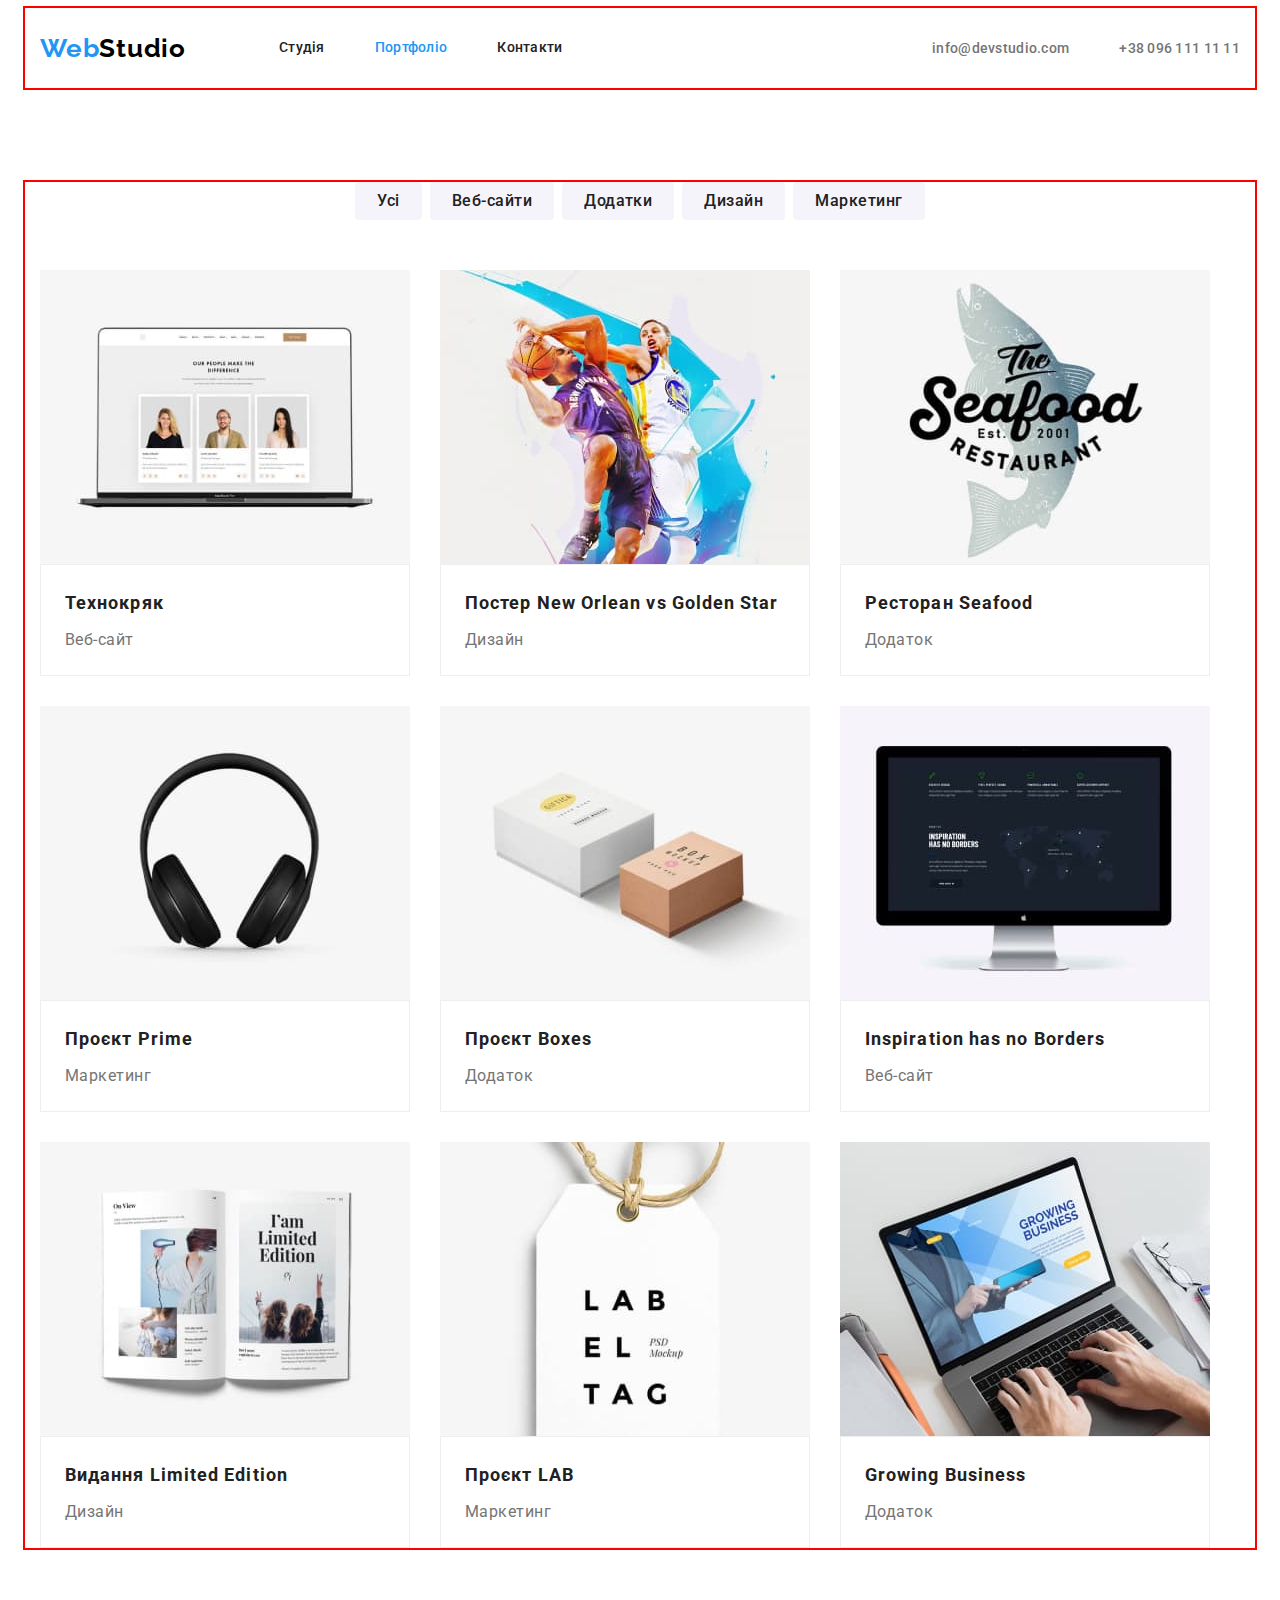
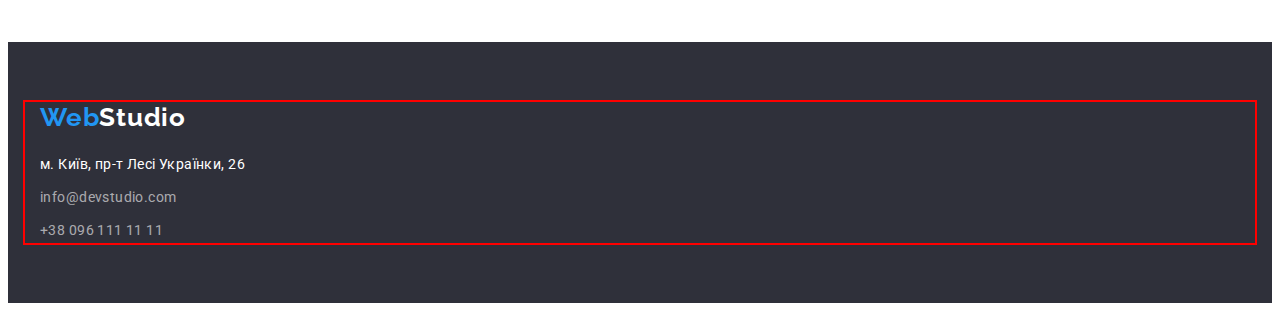
==== portfolio.html @ b7228644 "Initial commit" ====
<!DOCTYPE html>
<html lang="uk">

<head>
  <meta charset="UTF-8" />
  <meta http-equiv="X-UA-Compatible" content="IE=edge" />
  <meta name="viewport" content="width=device-width, initial-scale=1.0" />
  <title>Студія</title>
  <link rel="preconnect" href="https://fonts.googleapis.com" />
  <link rel="preconnect" href="https://fonts.gstatic.com" crossorigin />
  <link href="https://fonts.googleapis.com/css2?family=Raleway:wght@700&family=Roboto:wght@400;500;700;900&display=swap"
    rel="stylesheet" />
  <link rel="stylesheet" href="https://cdnjs.cloudflare.com/ajax/libs/modern-normalize/1.1.0/modern-normalize.min.css"
    integrity="sha512-wpPYUAdjBVSE4KJnH1VR1HeZfpl1ub8YT/NKx4PuQ5NmX2tKuGu6U/JRp5y+Y8XG2tV+wKQpNHVUX03MfMFn9Q=="
    crossorigin="anonymous" referrerpolicy="no-referrer" />
  <link rel="stylesheet" href="./css/styles.css" />
  </head>

  <body>
    <header>
      <div class="container container-header">
        <nav class="nav-list">
          <a href="./index.html" class="logo link">Web<span class="logo-studio link">Studio</span></a>
          <ul class="header-list">
            <li class="header-item list">
              <a href="./index.html" class="header-link link">Студія</a>
            </li>
            <li class="header-item list">
              <a href="./portfolio.html" class="header-link link current">Портфоліо</a>
            </li>
            <li class="header-item list">
              <a href="#" class="header-link link">Контакти</a>
            </li>
          </ul>
        </nav>
    
        <ul class="contact-list list">
          <li class="contact-item mail-item">
            <a href="mailto:info@devstudio.com" class="contact-mail link">info@devstudio.com</a>
          </li>
          <li class="contact-item tel-item">
            <a href="tel:+380961111111" class="contact-tel link">+38 096 111 11 11</a>
          </li>
        </ul>
      </div>
    </header>
    <main>
      <section class="section-filter-list">
        <div class="container">

        <h1 class="visually-hidden">Наші роботи</h1>

        <ul class="filter list filter-container">
          <li><button type="button" class="filter-item">Усі</button></li>
          <li><button type="button" class="filter-item">Веб-сайти</button></li>
          <li><button type="button" class="filter-item">Додатки</button></li>
          <li><button type="button" class="filter-item">Дизайн</button></li>
          <li><button type="button" class="filter-item">Маркетинг</button></li>
        </ul>
        
        <ul class="portfolio-hero-list list hero-container">
          <li>
            <img src="./images/technokryar.jpg" 
            alt="Веб-сайт Технокряк" 
            width="370"/>
            
            <div class="card">
            <h2 class="portfolio-item">Технокряк</h2>
            <p class="portfolio-kind">Веб-сайт</p>
            </div>
          </li>

          <li>
            <img src="./images/poster_new-orlean.jpg" 
            alt="Постер New Orlean vs Golden Star" 
            width="370"/>
            
            <div class="card">
            <h2 class="portfolio-item">Постер New Orlean vs Golden Star</h2>
            <p class="portfolio-kind">Дизайн</p>
            </div>
          </li>

          <li>
            <img src="./images/seafood.jpg" 
            alt="Ресторан Seafood" 
            width="370"/>
            
            <div class="card">
            <h2 class="portfolio-item">Ресторан Seafood</h2>
            <p class="portfolio-kind">Додаток</p>
            </div>
          </li>

          <li>
            <img src="./images/prime.jpg" 
            alt="Проєкт Primе"
            width="370"/>
            
            <div class="card">
            <h2 class="portfolio-item">Проєкт Prime</h2>
            <p class="portfolio-kind">Маркетинг</p>
            </div>
          </li>

          <li>
            <img src="./images/boxes.jpg" 
            alt="Проєкт Boxes" 
            width="370"/>
            
            <div class="card">
            <h2 class="portfolio-item">Проєкт Boxes</h2>
            <p class="portfolio-kind">Додаток</p>
            </div>
          </li>

          <li>
            <img src="./images/inspiration.jpg" 
            alt="Inspiration has no Borders" 
            width="370"/>
             
            <div class="card">
            <h2 class="portfolio-item">Inspiration has no Borders</h2>
            <p class="portfolio-kind">Веб-сайт</p>
          </div>
          </li>

          <li>
            <img
              src="./images/limited-edition.jpg"
              alt="Видання Limited Edition"
              width="370"/>
            
            <div class="card">
            <h2 class="portfolio-item">Видання Limited Edition</h2>
            <p class="portfolio-kind">Дизайн</p>
            </div>
          </li>

          <li>
            <img src="./images/lab.jpg" 
            alt="Проєкт LAB"
            width="370"/>

            <div class="card">
            <h2 class="portfolio-item">Проєкт LAB</h2>
            <p class="portfolio-kind">Маркетинг</p>
            </div>
          </li>

          <li>
            <img src="./images/growing-business.jpg"
              alt="Growing Business"
              width="370"/>

            <div class="card">
            <h2 class="portfolio-item">Growing Business</h2>
            <p class="portfolio-kind">Додаток</p>
            </div>
          </li>

        </ul>
        </div>
      </section>
    </main>
    <footer class="footer">
      <div class="container">
        <a href="./index.html" class="footer-container link">Web<span class="footer-logo-studio link">Studio</span></a>
        <address class="footer-contact">
          <ul class="footer-contact-list list">
            <li class="footer-item">
              <a href="https://goo.gl/maps/CPtrU1FHBa2aNyZL9" target="_blank" rel="noopener noreferrer nofollow"
                class="footer-address-link link">м. Київ, пр-т Лесі Українки, 26</a>
            </li>
            <li class="footer-item">
              <a href="mailto:info@devstudio.com" class="footer-mail-link link">info@devstudio.com</a>
            </li>
            <li class="footer-item">
              <a href="tel:+380961111111" class="footer-tel-link link">+38 096 111 11 11</a>
            </li>
          </ul>
        </address>
      </div>
    </footer>
    </body>
    
    </html>
---- css/styles.css ----
body {
  font-family: "Roboto", sans-serif;
  font-size: 14px;
  letter-spacing: 0.03em;
  color: #757575;
  background-color: #FFFFFF;
}

p,
h1,
h2,
h3,
h4,
h5,
h6 
{margin: 0;}

ul,
ol
 {margin: 0;
  padding-left: 0;}

button {
  display: block;
  cursor: pointer;
  border: none;
  border-radius: 4px;
}

address {
  font-style: normal;
}

img {
  display: block;
  max-width: 100%;
  height: auto;
}

.section {
  padding-top: 94px;
  padding-bottom: 94px;
}

:root {
  --brand-color--:#212121;
  --white--: #FFFFFF;
  --gray--: #757575;
  --blue1--:#2196F3;
  --light1--:#EEEEEE;
  --black--:#000000;
  --light2--:#F5F4FA;
  --deepgray--:#2F303A;
  --light3--:#ECECEC;
  --blue2--:#188CE8;
}

.logo {
  font-family: 'Raleway';
  font-weight: 700;
  font-size: 26px;
  line-height: 1.19;
  letter-spacing: 0.03em;
  color: #2196F3;}

  .logo-studio {
  font-family: 'Raleway';
  font-weight: 700;
  font-size: 26px;
  line-height: 1.19;
  letter-spacing: 0.03em;
  color: #000000;
  }
  
  .link {
    text-decoration: none;
  }

  .list {
    list-style: none;
    padding: 0;
    margin: 0;
  }

  .container {
  width: 1200px;
  margin: 0 auto;
  padding: 0 15px;
  outline: 2px solid red;
  }

  .container-header {
    display: flex;
    align-items: center;
    
  }
   
  .contact-list {
   display: flex;
   margin-left: auto;
  }

  .header-list {
    display: flex;
    gap: 50px;
  }

  .nav-list {
    display: flex;
    align-items: center;
  }

  .logo {
    margin-right: 93px;
  }

  .header {border-bottom: 1px solid #ECECEC;}

 .header-link {
  font-weight: 500;
  font-size: 14px;
  line-height: 1.14;
  letter-spacing: 0.02em;
  padding: 32px 0;
  color: var(--brand-color--);
  display: block;}

  .current {
  color: var(--blue1--);
  }

  .header-link:hover,
  .header-link:active{
  color: var(--blue2--);
  } 

 .contact-mail {
  font-weight: 500;
  font-size: 14px;
  line-height: 1.14;
  letter-spacing: 0.02em;
  color: #757575;}
 
  .contact-mail:hover,
  .contact-mail:focus{
  color: #2196F3;}

 .contact-tel {
  font-weight: 500;
  font-size: 14px;
  line-height: 1.14;
  letter-spacing: 0.02em;
  color: #757575;
  }

 .tel-item {margin-left: 50px;
}

  .contact-tel:hover,
  .contact-tel:focus {
  color: #2196F3;
  }
  
.banner {
background: #2F303A;
padding: 200px 0;
}

.banner-title {
  font-weight: 900;
  font-size: 44px;
  line-height: 1.36;
  text-align: center;
  letter-spacing: 0.06em;
  text-transform: uppercase;
  color: #FFFFFF;
  width: 696px;
  margin: 0 auto;
  margin-bottom: 30px;
}

.banner-btn {
  font-family: 'Roboto';
  font-style: normal;
  font-weight: 700;
  font-size: 16px;
  line-height: 1.88;
  display: block;
  letter-spacing: 0.06em;
  color: #FFFFFF;
  background-color: #2196F3;
  cursor: pointer;
  min-width: 216px;
  border-radius: 4px;
  padding: 10px 32px 10px 32px;
  margin-left: auto;
  margin-right: auto;

}
.banner-btn:hover,
.banner-btn:active {
 background-color: #188CE8;
box-shadow: 0px 4px 4px rgba(0, 0, 0, 0.15);
color: #FFFFFF;}

.hero {
padding: 94px 0;
margin-bottom: 24px; }

.hero-container {
  display:;
}

.hero-title {}

.hero-list {
display: flex;
gap: 30px;
}

.hero-item {
justify-content: ;
}

.list {}

.hero-item-title {
font-weight: 700;
font-size: 14px;
line-height: 1.14;
letter-spacing: 0.03em;
text-transform: uppercase;
color: #212121;
margin-bottom: 10px;
}

.hero-item-text {
line-height: 1.71;
}

.info-block {
  padding-bottom: 94px;
}

.info-block-container {
  display: flex;
  gap: 30px;
}

.info-block-list {
font-weight: 700;
font-size: 36px;
line-height: 1.17;
text-align: center;
letter-spacing: 0.03em;
color: #212121;
margin-bottom: 50px;
}

.section {
  padding: 94px 0;
}

.info-block-item {

}

.team-block {background-color: #F5F4FA;}

.container-team {

}

.team-block-title {
font-weight: 700;
font-size: 36px;
line-height: 1.7;
text-align: center;
letter-spacing: 0.03em;
color: #212121;
margin-bottom: 50px;
margin-top: 0px;
}

.team-block-list {
  display: flex;
  gap: 30px;
}

.team-block-item {
  background: #FFFFFF;
  box-shadow: 0px 1px 3px rgba(0, 0, 0, 0.12), 0px 1px 1px rgba(0, 0, 0, 0.14), 0px 2px 1px rgba(0, 0, 0, 0.2);
  border-radius: 0px 0px 4px 4px;
}

.team-item {
font-weight: 500;
font-size: 16px;
line-height: 1.19;
text-align: center;
letter-spacing: 0.03em;
color: #212121;
margin-bottom: 10px;}

.team-post {
font-size: 16px;
line-height: 1.19;
text-align: center;
letter-spacing: 0.03em;
color: #757575;
}

.about-team {
padding-top: 30px;
padding-bottom: 30px;
}

.footer {
  background: #2F303A;
  padding: 60px 0;
  border-bottom: 1px c;
}

.footer-container {
  font-family: 'Raleway';
  font-weight: 700;
  font-size: 26px;
  line-height: 31px;
  letter-spacing: 0.03em;
  color: #2196F3
}

.footer-logo {
color: #2196F3;
}

.footer-logo-studio {
color: #FFFFFF;
}

.footer-contact {
margin-top: 20px;
}

.footer-contact-list {
}

.footer-address-link {
font-size: 14px;
font-style: normal;
line-height: 1.71;
letter-spacing: 0.03em;
color: #FFFFFF;}

.footer-address-link:hover
.footer-address-link:focus {
color: #2196F3;}

.footer-mail-link {
font-size: 14px;
font-style: normal;
line-height: 1.71;
letter-spacing: 0.03em;
color: rgba(255, 255, 255, 0.6);}

.footer-mail-link:hover,
.footer-mail-link:focus {
color: #2196F3;
}

.footer-tel-link {
font-size: 14px;
font-style: normal;
line-height: 1.71;
letter-spacing: 0.03em;
color: rgba(255, 255, 255, 0.6);}

.footer-tel-link:hover,
.footer-tel-link:focus {
color: #2196F3;
}

.footer-item:not(:last-child) {
margin-bottom: 9px;  
}

.section-filter-list {
 padding: 94px 0;
}

.filter-container {
  display: flex;
  justify-content: center;
  gap: 8px;
  margin-bottom: 50px;
}
.card {
  padding: 20px 24px;
  border: 1px solid #EEEEEE;
}

.hero-container {
  display: flex;
  flex-wrap: wrap;
  align-items: center;
  gap: 30px;
}

.filter-item {
  font-family: inherit;
  font-weight: 500;
  font-size: 16px;
  line-height: 1.62;
  text-align: center;
  letter-spacing: 0.03em;
  color: #212121;
  background: #F5F4FA;
  border-radius: 4px;
  cursor: pointer;
  border: 0;
  padding: 6px 22px; 
}

 .filter-item:hover {
  color: #FFFFFF;
  background-color: #2196F3;}

 .filter-item:active {
  color: #FFFFFF;
  background-color: #2196F3;}

.portfolio-item {
  font-weight: 700;
  font-size: 18px;
  line-height: 2;
  letter-spacing: 0.06em;
  color: #212121;
  margin: 0;
  margin-bottom: 4px;
}
.portfolio-kind {
  font-size: 16px;
  line-height: 1.88;
  letter-spacing: 0.03em;
  color: #757575;
  margin: 0;
}

.visually-hidden {
  position: absolute;
  width: 1px;
  height: 1px;
  margin: -1px;
  border: 0;
  padding: 0;

  white-space: nowrap;
  clip-path: inset(100%);
  clip: rect(0 0 0 0);
  overflow: hidden;
}
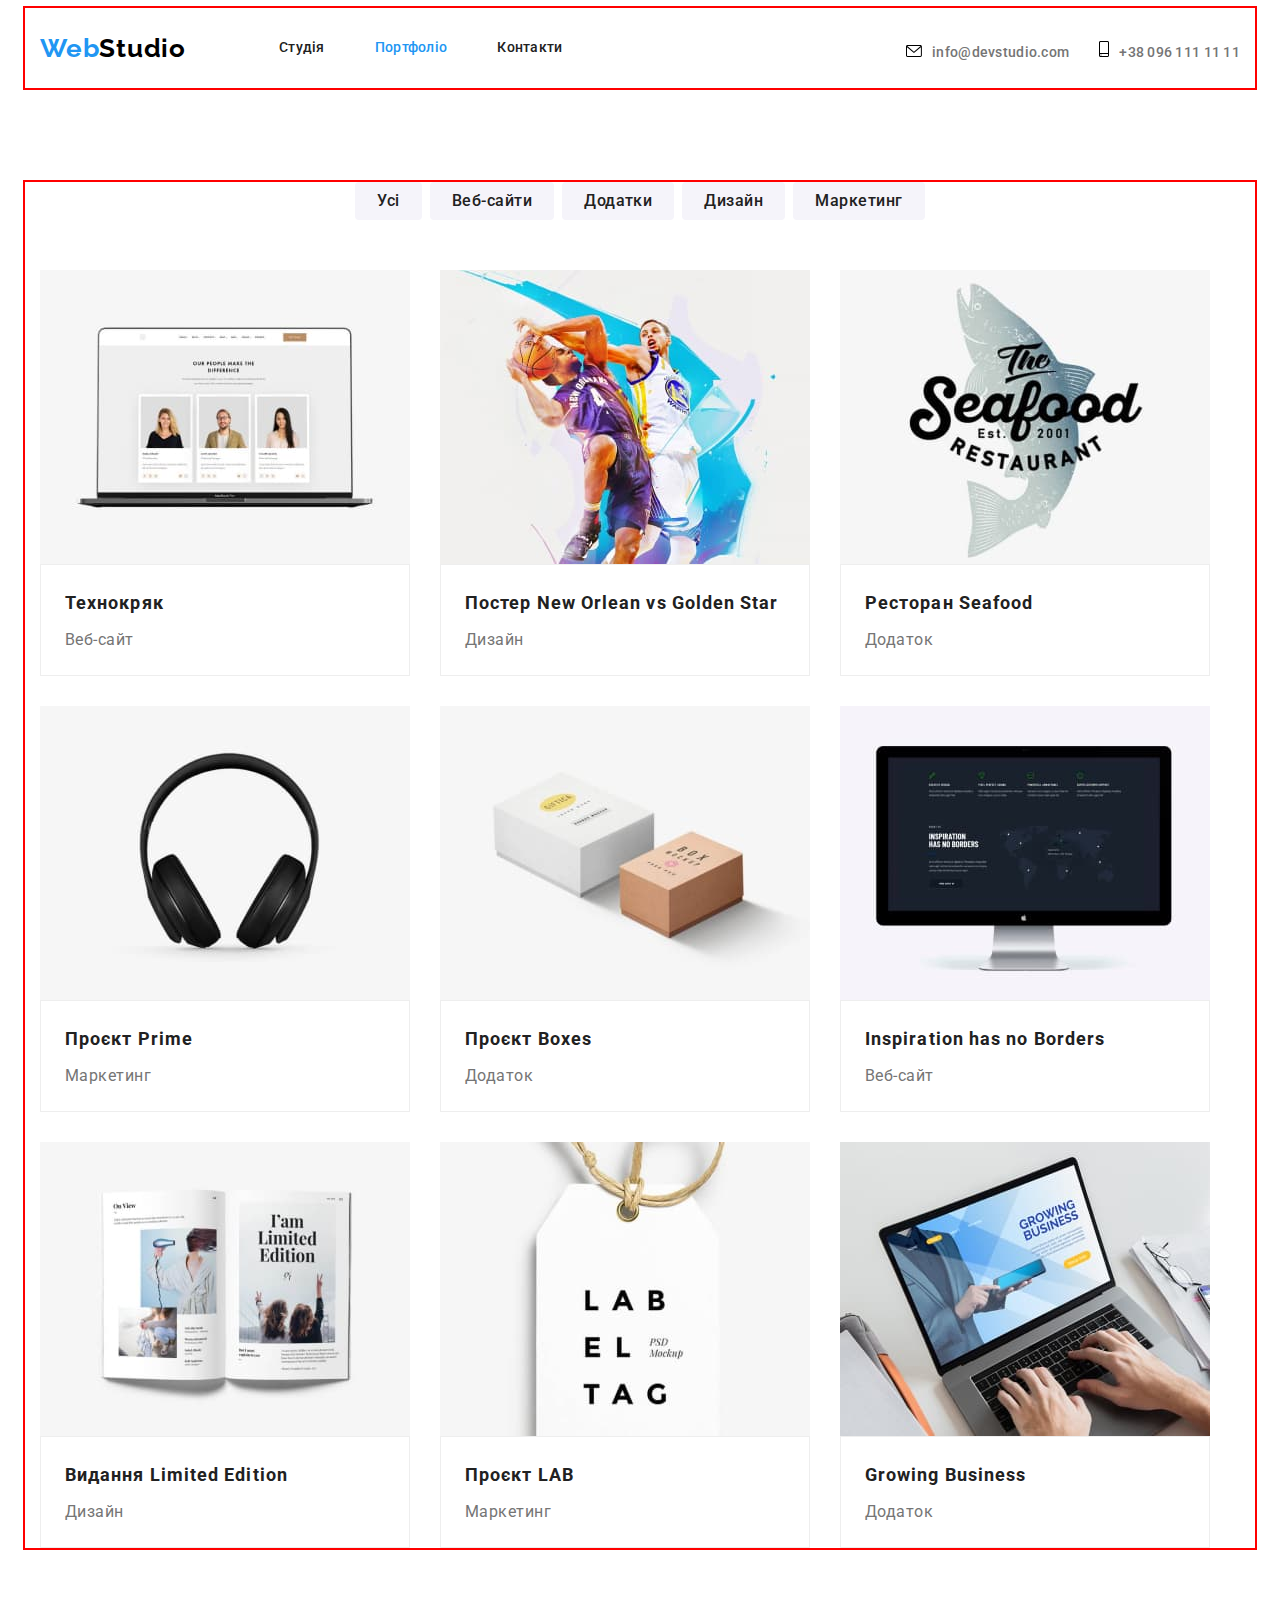
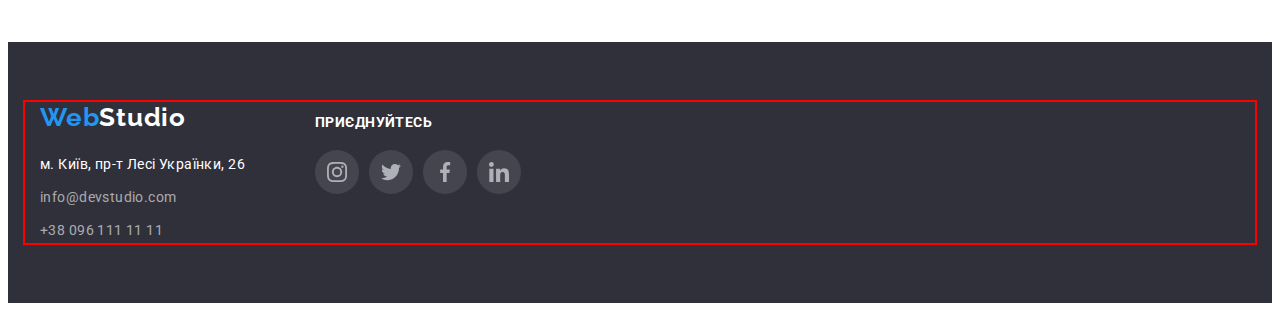
==== commit 6243dfac: "update" ====
--- a/portfolio.html
+++ b/portfolio.html
@@ -8,8 +8,8 @@
   <title>Студія</title>
   <link rel="preconnect" href="https://fonts.googleapis.com" />
   <link rel="preconnect" href="https://fonts.gstatic.com" crossorigin />
-  <link href="https://fonts.googleapis.com/css2?family=Raleway:wght@700&family=Roboto:wght@400;500;700;900&display=swap"
-    rel="stylesheet" />
+  <link  rel="stylesheet" href="https://fonts.googleapis.com/css2?family=Raleway:wght@700&family=Roboto:wght@400;500;700;900&display=swap"
+    />
   <link rel="stylesheet" href="https://cdnjs.cloudflare.com/ajax/libs/modern-normalize/1.1.0/modern-normalize.min.css"
     integrity="sha512-wpPYUAdjBVSE4KJnH1VR1HeZfpl1ub8YT/NKx4PuQ5NmX2tKuGu6U/JRp5y+Y8XG2tV+wKQpNHVUX03MfMFn9Q=="
     crossorigin="anonymous" referrerpolicy="no-referrer" />
@@ -35,8 +35,22 @@
         </nav>
     
         <ul class="contact-list list">
+          <li class="mail-icon">
+            <a href="" class="mail-link link">
+              <svg class="mail-link-icon" width="16" height="12">
+                <use href="./images/icon-defs.svg#icon-envelope"></use>
+              </svg>
+            </a>
+          </li>
           <li class="contact-item mail-item">
             <a href="mailto:info@devstudio.com" class="contact-mail link">info@devstudio.com</a>
+          </li>
+          <li class="tel-icon">
+            <a href="" class="tel-link link">
+              <svg class="tel-link-icon" width="10" height="16">
+                <use href="./images/icon-defs.svg#icon-smartphone"></use>
+              </svg>
+            </a>
           </li>
           <li class="contact-item tel-item">
             <a href="tel:+380961111111" class="contact-tel link">+38 096 111 11 11</a>
@@ -164,24 +178,58 @@
       </section>
     </main>
     <footer class="footer">
-      <div class="container">
-        <a href="./index.html" class="footer-container link">Web<span class="footer-logo-studio link">Studio</span></a>
-        <address class="footer-contact">
-          <ul class="footer-contact-list list">
-            <li class="footer-item">
-              <a href="https://goo.gl/maps/CPtrU1FHBa2aNyZL9" target="_blank" rel="noopener noreferrer nofollow"
-                class="footer-address-link link">м. Київ, пр-т Лесі Українки, 26</a>
-            </li>
-            <li class="footer-item">
-              <a href="mailto:info@devstudio.com" class="footer-mail-link link">info@devstudio.com</a>
-            </li>
-            <li class="footer-item">
-              <a href="tel:+380961111111" class="footer-tel-link link">+38 096 111 11 11</a>
-            </li>
+      <div class="container container-flex">
+        <div class="footer-info">
+          <a href="./index.html" class="footer-container link">Web<span class="footer-logo-studio link">Studio</span></a>
+          <address class="footer-contact">
+            <ul class="footer-contact-list list">
+              <li class="footer-item">
+                <a href="https://goo.gl/maps/CPtrU1FHBa2aNyZL9" target="_blank" rel="noopener noreferrer nofollow"
+                  class="footer-address-link link">м. Київ, пр-т Лесі Українки, 26</a>
+              </li>
+              <li class="footer-item">
+                <a href="mailto:info@devstudio.com" class="footer-mail-link link">info@devstudio.com</a>
+              </li>
+              <li class="footer-item">
+                <a href="tel:+380961111111" class="footer-tel-link link">+38 096 111 11 11</a>
+              </li>
+            </ul>
+          </address>
+        </div>
+        <div class="footer-soc">
+          <h3 class="footer-conect">приєднуйтесь</h3>
+          <ul class="footer-soc-list list">
+            <il class="soc-item">
+              <a href="" class="soc-link link">
+                <svg class="soc-link-icon" width="20" height="20">
+                  <use href="./images/icon-defs.svg#icon-instagram-2"></use>
+                </svg>
+              </a>
+            </il>
+            <il class="soc-item">
+              <a href="" class="soc-link link">
+                <svg class="soc-link-icon" width="20" height="20">
+                  <use href="./images/icon-defs.svg#icon-twitter-1"></use>
+                </svg>
+              </a>
+            </il>
+            <il class="soc-item">
+              <a href="" class="soc-link link">
+                <svg class="soc-link-icon" width="20" height="20">
+                  <use href="./images/icon-defs.svg#icon-facebook-1"></use>
+                </svg>
+              </a>
+            </il>
+            <il class="soc-item">
+              <a href="" class="soc-link link">
+                <svg class="soc-link-icon" width="20" height="20">
+                  <use href="./images/icon-defs.svg#icon-linkedin-1"></use>
+                </svg>
+              </a>
+            </il>
           </ul>
-        </address>
+        </div>
       </div>
     </footer>
     </body>
-    
     </html>--- a/css/styles.css
+++ b/css/styles.css
@@ -91,13 +91,25 @@
 
   .container-header {
     display: flex;
-    align-items: center;
-    
+    align-items: baseline;
   }
    
   .contact-list {
    display: flex;
    margin-left: auto;
+   align-items: baseline;
+  }
+
+  .mail-icon {
+  margin-right: 10px;
+  }
+
+  .mail-item {
+    margin-right: 30px;
+  }
+
+  .tel-icon {
+    margin-right: 10px;
   }
 
   .header-list {
@@ -153,17 +165,34 @@
   color: #757575;
   }
 
- .tel-item {margin-left: 50px;
+ .tel-item {;
 }
 
   .contact-tel:hover,
   .contact-tel:focus {
   color: #2196F3;
   }
+
+  .mail-link:hover,
+  .mail-link:focus {
+  fill: #2196F3;
+}
   
+  .tel-link:hover,
+  .tel-link:focus {
+  fill: #2196F3;
+  }
+ 
 .banner {
-background: #2F303A;
 padding: 200px 0;
+background-image: linear-gradient(rgba(47, 48, 58, 0.4), 
+rgba(47, 48, 58, 0.4)),
+ url(../images/img_bg.jpg);
+background-repeat: no-repeat;
+background-position: center;
+}
+
+.banner-container { 
 }
 
 .banner-title {
@@ -208,7 +237,6 @@
 margin-bottom: 24px; }
 
 .hero-container {
-  display:;
 }
 
 .hero-title {}
@@ -217,12 +245,6 @@
 display: flex;
 gap: 30px;
 }
-
-.hero-item {
-justify-content: ;
-}
-
-.list {}
 
 .hero-item-title {
 font-weight: 700;
@@ -261,17 +283,13 @@
   padding: 94px 0;
 }
 
-.info-block-item {
-
-}
+.info-block-item {}
 
 .team-block {background-color: #F5F4FA;}
 
-.container-team {
-
-}
-
-.team-block-title {
+.container-team {}
+
+.team-block-title, .clients-title {
 font-weight: 700;
 font-size: 36px;
 line-height: 1.7;
@@ -294,9 +312,11 @@
 }
 
 .team-item {
+font-family: 'Roboto';
+font-style: normal;
 font-weight: 500;
 font-size: 16px;
-line-height: 1.19;
+line-height: 19px;
 text-align: center;
 letter-spacing: 0.03em;
 color: #212121;
@@ -312,7 +332,70 @@
 
 .about-team {
 padding-top: 30px;
-padding-bottom: 30px;
+padding-bottom: 16px;
+}
+.soc-list {
+  display: flex;
+  justify-content: center;
+  gap: 10px;
+  margin-bottom: 30px;
+}
+
+.soc-item {
+  width: 44px;
+  height: 44px;
+}
+
+.soc-link {
+  width: 100%;
+  height: 100%;
+  display: flex;
+  border-radius: 50px;
+  fill: #AFB1B8;
+  align-items: center;
+  justify-content: center;
+  background: rgba(255, 255, 255, 0.1);
+}
+
+.soc-link:hover {
+  fill: #FFFFFF;
+  background-color: #2196F3;;
+}
+
+.section-clients {}
+
+.clients-title {}
+
+.clients-list {
+  display: flex;
+  justify-content: center;
+  gap: 30px;
+}
+
+.clients-item {
+  width: calc((100%-150px)/6);
+  height: 92px;
+  box-sizing: border-box;
+  border: 1px solid #AFB1B8;
+  border-radius: 4px;
+  align-content: center;
+  justify-content: center;
+  display: inline-flex;
+}
+
+.clients-link {
+  width: 100%;
+  height: 100%;
+  align-content: center;
+  justify-content: center;
+  display: flex;
+ }
+
+.client-link-icon {
+align-content: center;
+  text-align: center;
+  margin-top: 16px;
+  fill:#AFB1B8;
 }
 
 .footer {
@@ -340,6 +423,7 @@
 
 .footer-contact {
 margin-top: 20px;
+display: block;
 }
 
 .footer-contact-list {
@@ -384,7 +468,56 @@
 margin-bottom: 9px;  
 }
 
-.section-filter-list {
+.footer-soc {
+  display: block;
+}
+
+.footer-soc-list {
+  display: flex;
+  justify-content: center;
+  gap: 10px;
+  margin-bottom: 30px;}
+
+.footer-soc-item {
+  width: 44px;
+  height: 44px;
+}
+
+.footer-soc-link {
+  width: 100%;
+  height: 100%;
+  display: flex;
+  border-radius: 50px;
+  fill: #AFB1B8;
+  align-items: center;
+  justify-content: center;
+}
+
+ .footer-soc {
+
+}
+
+ .footer-conect {
+  font-family: 'Roboto';
+  font-style: normal;
+  font-weight: 700;
+  font-size: 14px;
+  line-height: 16px;
+  letter-spacing: 0.03em;
+  text-transform: uppercase;
+  color: #FFFFFF;
+  padding-top: 12px;
+  margin-bottom: 20px;
+ }
+
+ .container-flex {
+  display: flex ;}
+
+.footer-info {
+margin-right: 70px;
+}
+
+ .section-filter-list {
  padding: 94px 0;
 }
 
@@ -394,6 +527,7 @@
   gap: 8px;
   margin-bottom: 50px;
 }
+
 .card {
   padding: 20px 24px;
   border: 1px solid #EEEEEE;
@@ -404,6 +538,27 @@
   flex-wrap: wrap;
   align-items: center;
   gap: 30px;
+}
+
+.hero-icon {
+  width: 270px;
+  height: 120px;
+  background-color: #F5F4FA;
+  border-radius: 4px;
+  margin-bottom: 30px;
+  align-content: center;
+  justify-content: center;
+  display: inline-flex;
+}
+.hero-icon-link {
+ width: 100%;
+ height: 100%;
+text-align: center;
+padding-top: 25px;
+}
+
+.hero-link-icon {     
+text-align: center;
 }
 
 .filter-item {
@@ -438,6 +593,7 @@
   margin: 0;
   margin-bottom: 4px;
 }
+
 .portfolio-kind {
   font-size: 16px;
   line-height: 1.88;
@@ -453,7 +609,6 @@
   margin: -1px;
   border: 0;
   padding: 0;
-
   white-space: nowrap;
   clip-path: inset(100%);
   clip: rect(0 0 0 0);
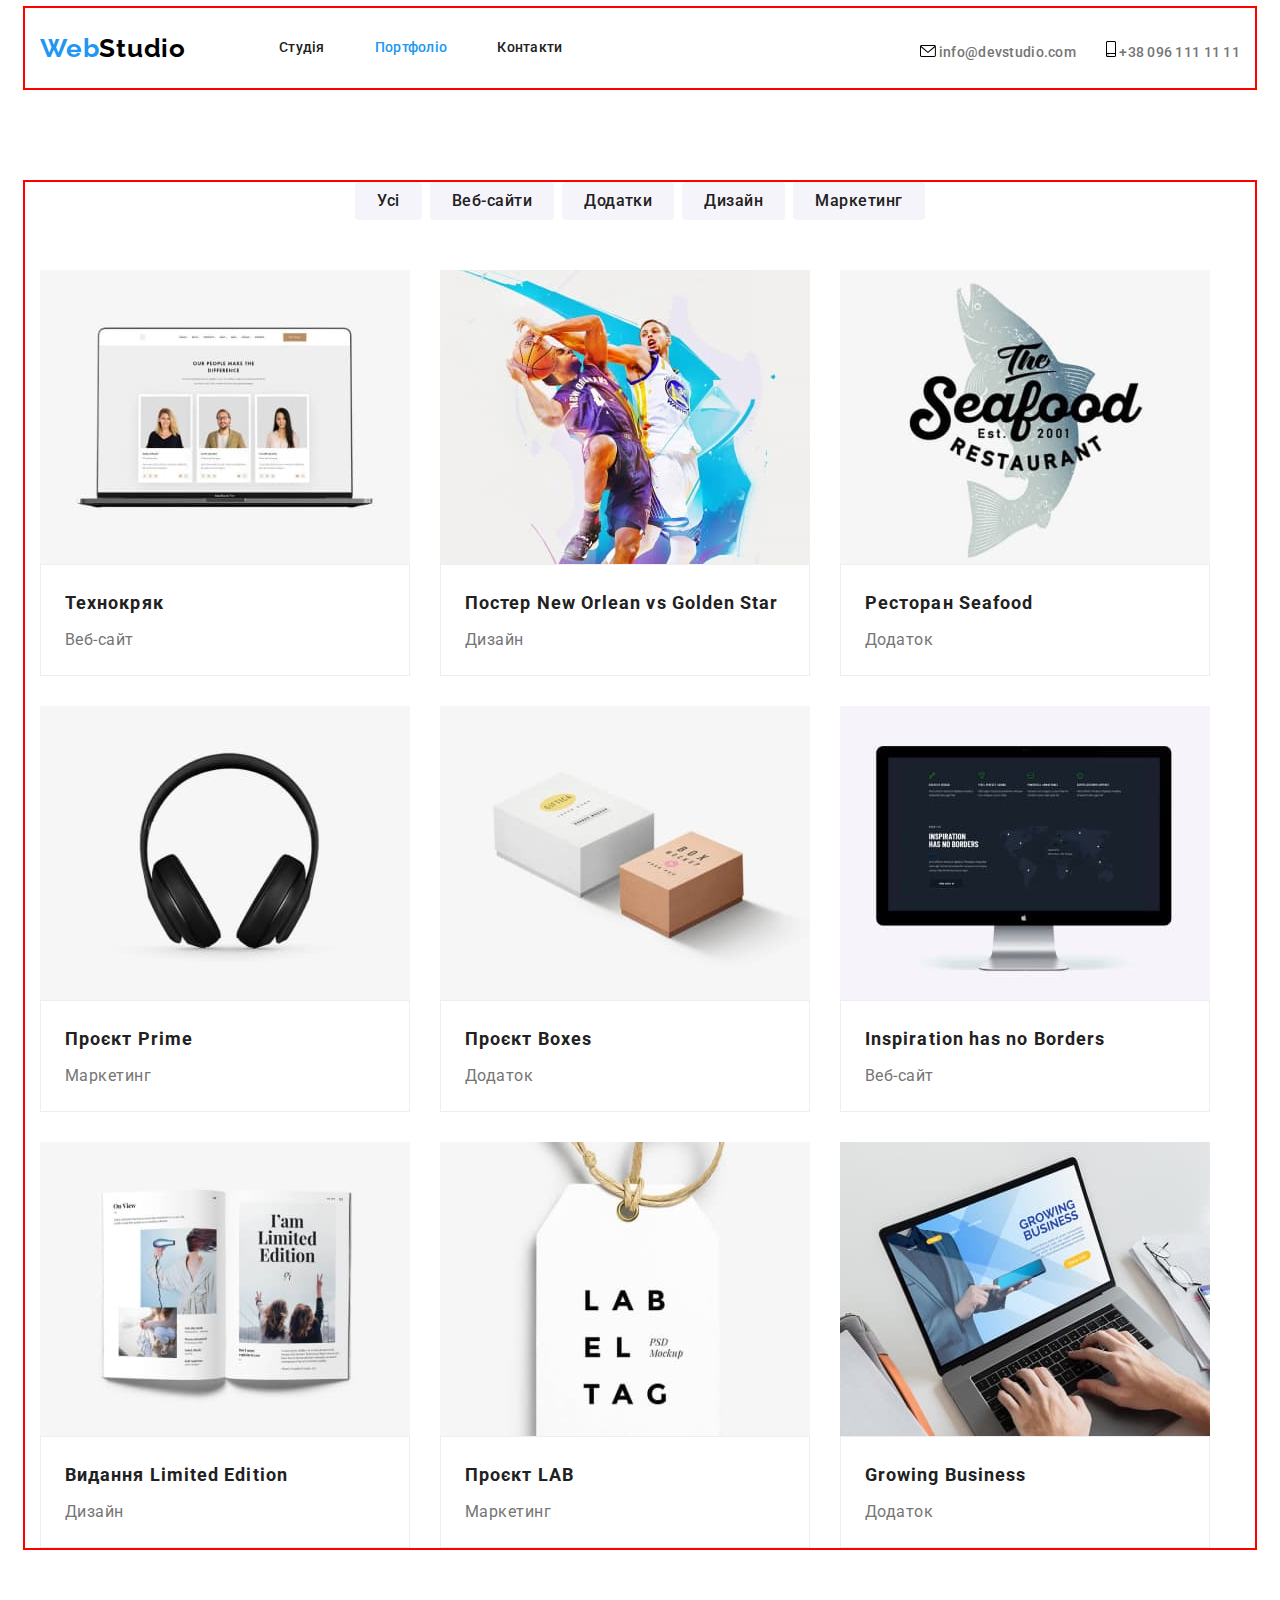
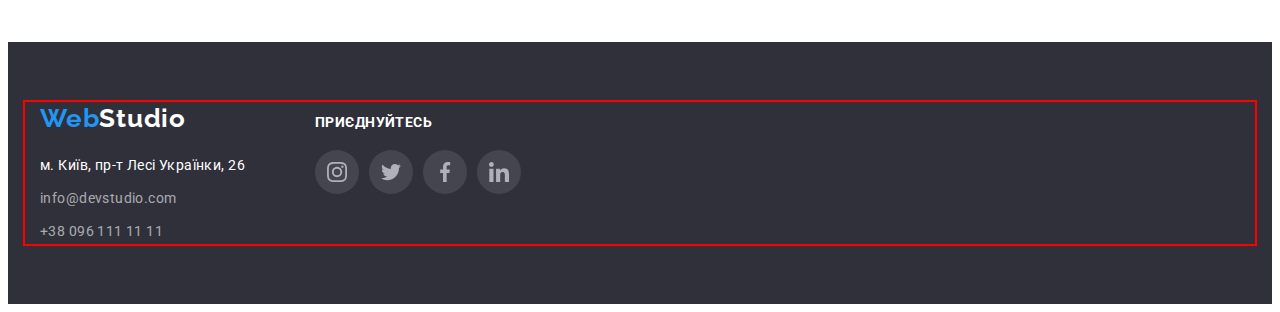
==== commit 7d4c54ea: "update-2" ====
--- a/portfolio.html
+++ b/portfolio.html
@@ -34,28 +34,19 @@
           </ul>
         </nav>
     
-        <ul class="contact-list list">
-          <li class="mail-icon">
-            <a href="" class="mail-link link">
-              <svg class="mail-link-icon" width="16" height="12">
-                <use href="./images/icon-defs.svg#icon-envelope"></use>
-              </svg>
-            </a>
-          </li>
-          <li class="contact-item mail-item">
-            <a href="mailto:info@devstudio.com" class="contact-mail link">info@devstudio.com</a>
-          </li>
-          <li class="tel-icon">
-            <a href="" class="tel-link link">
-              <svg class="tel-link-icon" width="10" height="16">
-                <use href="./images/icon-defs.svg#icon-smartphone"></use>
-              </svg>
-            </a>
-          </li>
-          <li class="contact-item tel-item">
-            <a href="tel:+380961111111" class="contact-tel link">+38 096 111 11 11</a>
-          </li>
-        </ul>
+      <ul class="contact-list list">
+        <li class="contact-item mail-item">
+          <a href="mailto:info@devstudio.com" class="contact-mail link"><svg class="mail-link-icon" width="16" height="12">
+              <use href="./images/icon-defs.svg#icon-envelope"></use>
+            </svg> info@devstudio.com</a>
+      
+        </li>
+        <li class="contact-item tel-item">
+          <a href="tel:+380961111111" class="contact-tel link"><svg class="tel-link-icon" width="10" height="16">
+              <use href="./images/icon-defs.svg#icon-smartphone"></use>
+            </svg> +38 096 111 11 11</a>
+        </li>
+      </ul>
       </div>
     </header>
     <main>
@@ -200,29 +191,29 @@
           <h3 class="footer-conect">приєднуйтесь</h3>
           <ul class="footer-soc-list list">
             <il class="soc-item">
-              <a href="" class="soc-link link">
-                <svg class="soc-link-icon" width="20" height="20">
+              <a href="" class="soc-link-f link">
+                <svg class="soc-link-icon-f" width="20" height="20">
                   <use href="./images/icon-defs.svg#icon-instagram-2"></use>
                 </svg>
               </a>
             </il>
             <il class="soc-item">
-              <a href="" class="soc-link link">
-                <svg class="soc-link-icon" width="20" height="20">
+              <a href="" class="soc-link-f link">
+                <svg class="soc-link-icon-f" width="20" height="20">
                   <use href="./images/icon-defs.svg#icon-twitter-1"></use>
                 </svg>
               </a>
             </il>
             <il class="soc-item">
-              <a href="" class="soc-link link">
-                <svg class="soc-link-icon" width="20" height="20">
+              <a href="" class="soc-link-f link">
+                <svg class="soc-link-icon-f" width="20" height="20">
                   <use href="./images/icon-defs.svg#icon-facebook-1"></use>
                 </svg>
               </a>
             </il>
             <il class="soc-item">
-              <a href="" class="soc-link link">
-                <svg class="soc-link-icon" width="20" height="20">
+              <a href="" class="soc-link-f link">
+                <svg class="soc-link-icon-f" width="20" height="20">
                   <use href="./images/icon-defs.svg#icon-linkedin-1"></use>
                 </svg>
               </a>
@@ -232,4 +223,5 @@
       </div>
     </footer>
     </body>
+    
     </html>--- a/css/styles.css
+++ b/css/styles.css
@@ -173,13 +173,13 @@
   color: #2196F3;
   }
 
-  .mail-link:hover,
-  .mail-link:focus {
+  .mail-link-icon:hover,
+  .mail-link-icon:focus {
   fill: #2196F3;
 }
   
-  .tel-link:hover,
-  .tel-link:focus {
+  .tel-link-icon:hover,
+  .tel-link-icon:focus {
   fill: #2196F3;
   }
  
@@ -190,6 +190,8 @@
  url(../images/img_bg.jpg);
 background-repeat: no-repeat;
 background-position: center;
+max-height: 1600px;
+margin: 0 auto;
 }
 
 .banner-container { 
@@ -307,8 +309,11 @@
 
 .team-block-item {
   background: #FFFFFF;
-  box-shadow: 0px 1px 3px rgba(0, 0, 0, 0.12), 0px 1px 1px rgba(0, 0, 0, 0.14), 0px 2px 1px rgba(0, 0, 0, 0.2);
   border-radius: 0px 0px 4px 4px;
+  box-shadow: 
+  0px 1px 3px rgba(0, 0, 0, 0.12), 
+  0px 1px 1px rgba(0, 0, 0, 0.14),
+  0px 2px 1px rgba(0, 0, 0, 0.2);
 }
 
 .team-item {
@@ -332,13 +337,13 @@
 
 .about-team {
 padding-top: 30px;
-padding-bottom: 16px;
+padding-bottom: 30px;
 }
 .soc-list {
   display: flex;
   justify-content: center;
   gap: 10px;
-  margin-bottom: 30px;
+  margin-top: 16px;
 }
 
 .soc-item {
@@ -346,6 +351,16 @@
   height: 44px;
 }
 
+.soc-link-f {
+  width: 100%;
+  height: 100%;
+  display: flex;
+  border-radius: 50px;
+  fill: #AFB1B8;
+  align-items: center;
+  justify-content: center;
+}
+
 .soc-link {
   width: 100%;
   height: 100%;
@@ -354,12 +369,27 @@
   fill: #AFB1B8;
   align-items: center;
   justify-content: center;
+}
+
+.soc-link-f {
+  width: 100%;
+  height: 100%;
+  display: flex;
+  border-radius: 50px;
+  fill: #AFB1B8;
+  align-items: center;
+  justify-content: center;
   background: rgba(255, 255, 255, 0.1);
 }
 
 .soc-link:hover {
   fill: #FFFFFF;
-  background-color: #2196F3;;
+  background-color: #2196F3;
+}
+
+.soc-link-f:hover {
+  fill: #FFFFFF;
+  background-color: #2196F3;
 }
 
 .section-clients {}
@@ -373,29 +403,21 @@
 }
 
 .clients-item {
-  width: calc((100%-150px)/6);
-  height: 92px;
-  box-sizing: border-box;
-  border: 1px solid #AFB1B8;
-  border-radius: 4px;
-  align-content: center;
-  justify-content: center;
-  display: inline-flex;
+  color: #AFB1B8;
+    width: 170px;
+    height: 92px;
+    border: 1px solid #AFB1B8;
+    border-radius: 4px;
+    align-items: center;
+    justify-content: center;
+    display: flex;
 }
 
 .clients-link {
-  width: 100%;
-  height: 100%;
-  align-content: center;
-  justify-content: center;
-  display: flex;
- }
+    fill: #AFB1B8;}
 
 .client-link-icon {
-align-content: center;
-  text-align: center;
-  margin-top: 16px;
-  fill:#AFB1B8;
+  fill: #AFB1B8;
 }
 
 .footer {
@@ -511,7 +533,8 @@
  }
 
  .container-flex {
-  display: flex ;}
+  display: flex;
+  align-items: baseline;}
 
 .footer-info {
 margin-right: 70px;
@@ -531,6 +554,12 @@
 .card {
   padding: 20px 24px;
   border: 1px solid #EEEEEE;
+}
+
+.card:hover {
+  box-shadow: 0px 1px 1px rgba(0, 0, 0, 0.12),
+    0px 4px 4px rgba(0, 0, 0, 0.06),
+    1px 4px 6px rgba(0, 0, 0, 0.16);
 }
 
 .hero-container {
@@ -551,10 +580,14 @@
   display: inline-flex;
 }
 .hero-icon-link {
- width: 100%;
- height: 100%;
-text-align: center;
-padding-top: 25px;
+width: 270px;
+height: 120px;
+background-color: #F5F4FA;
+border-radius: 4px;
+margin-bottom: 30px;
+align-items: center;
+justify-content: center;
+display: flex;
 }
 
 .hero-link-icon {     
@@ -576,6 +609,12 @@
   padding: 6px 22px; 
 }
 
+.filter-item:active
+.filter-item:hover {
+box-shadow: 0px 3px 1px rgba(0, 0, 0, 0.1),
+0px 1px 2px rgba(0, 0, 0, 0.08),
+0px 2px 2px rgba(0, 0, 0, 0.12);}
+
  .filter-item:hover {
   color: #FFFFFF;
   background-color: #2196F3;}
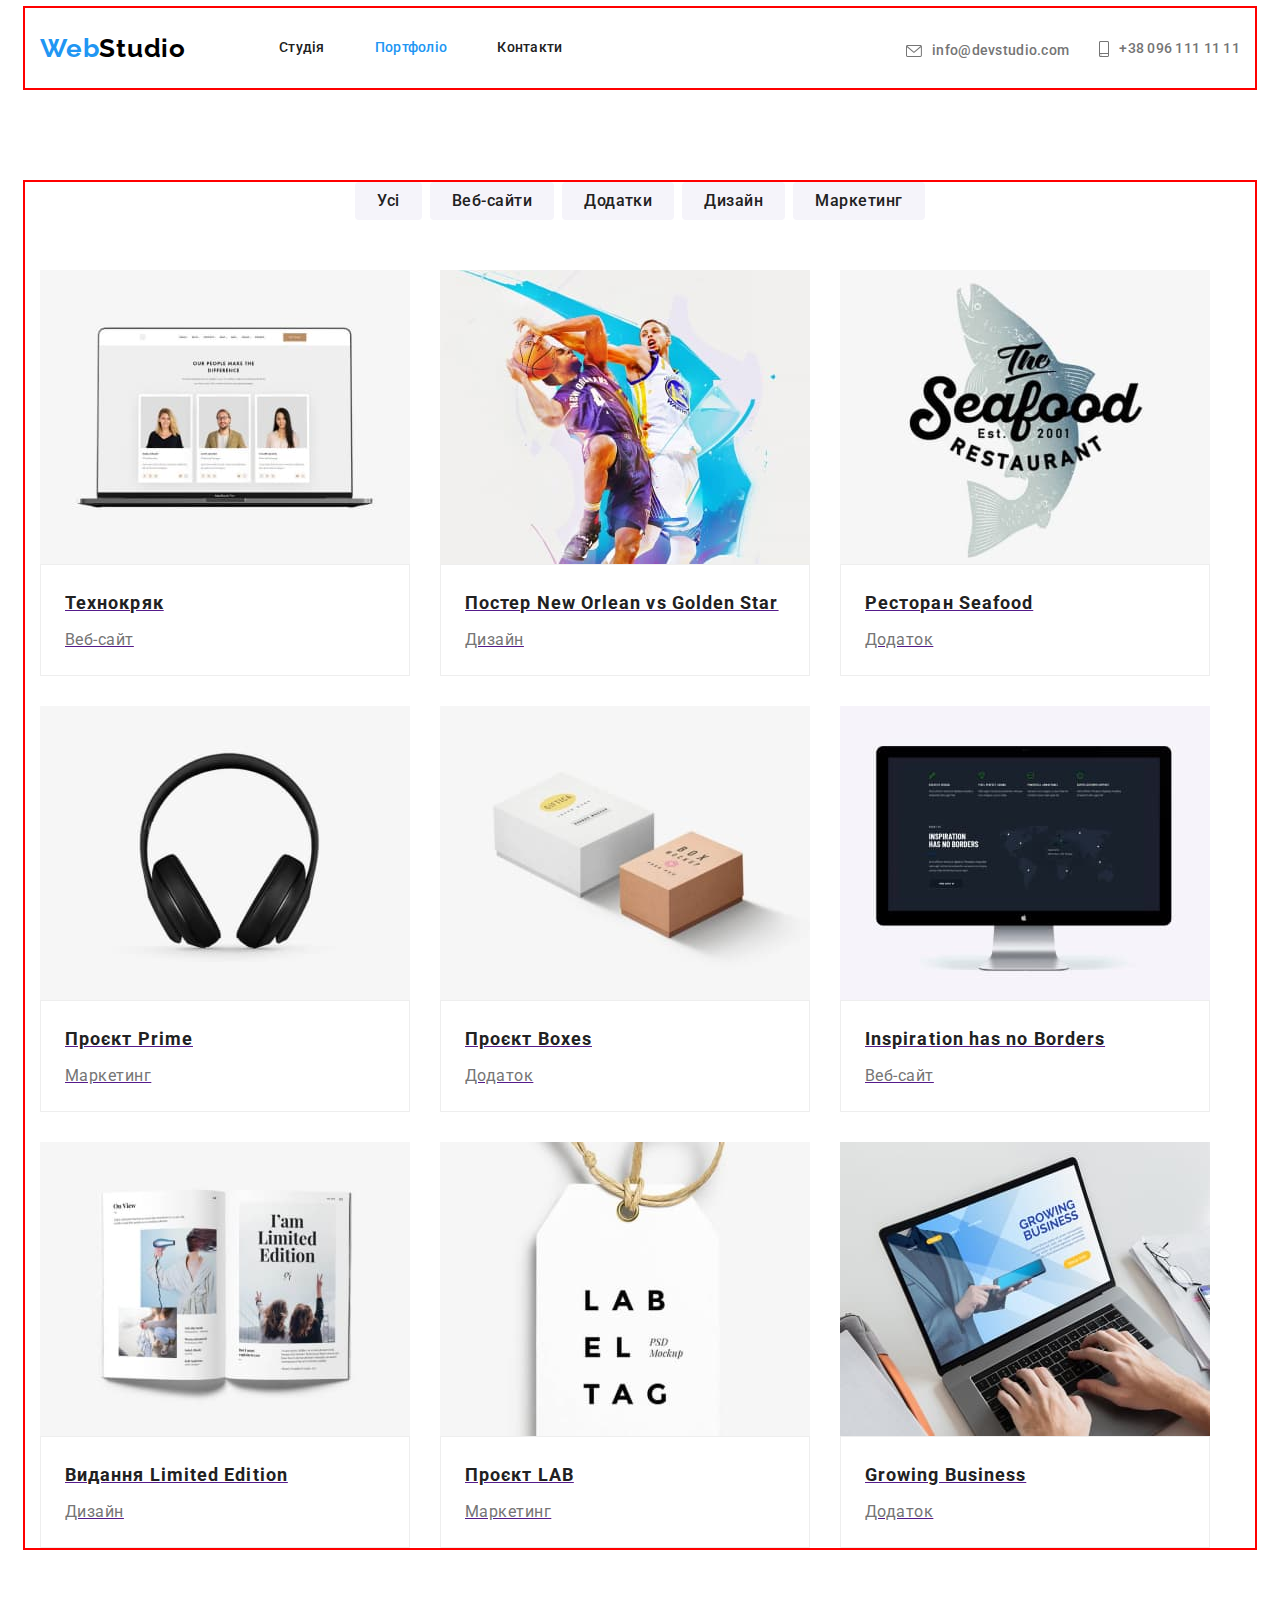
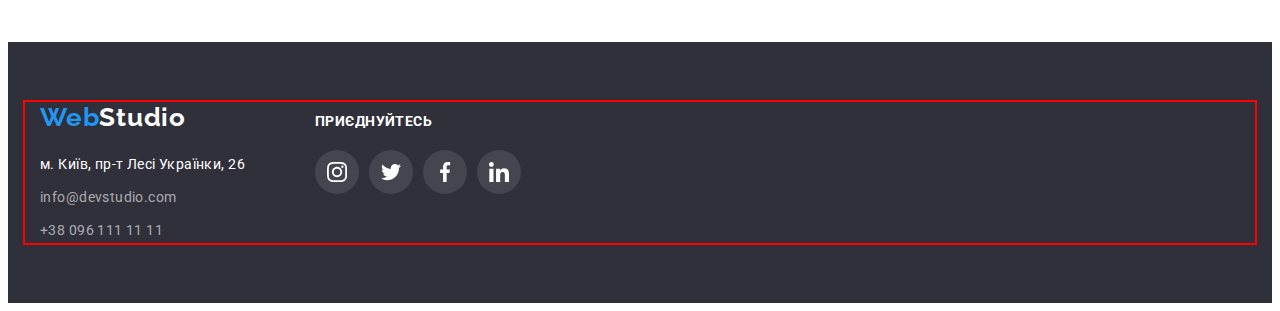
==== commit 5f6c9826: "update-3" ====
--- a/portfolio.html
+++ b/portfolio.html
@@ -36,13 +36,15 @@
     
       <ul class="contact-list list">
         <li class="contact-item mail-item">
-          <a href="mailto:info@devstudio.com" class="contact-mail link"><svg class="mail-link-icon" width="16" height="12">
+          <a href="mailto:info@devstudio.com" class="contact-mail link">
+            <svg class="mail-link-icon" width="16" height="12">
               <use href="./images/icon-defs.svg#icon-envelope"></use>
             </svg> info@devstudio.com</a>
       
         </li>
         <li class="contact-item tel-item">
-          <a href="tel:+380961111111" class="contact-tel link"><svg class="tel-link-icon" width="10" height="16">
+          <a href="tel:+380961111111" class="contact-tel link">
+            <svg class="tel-link-icon" width="10" height="16">
               <use href="./images/icon-defs.svg#icon-smartphone"></use>
             </svg> +38 096 111 11 11</a>
         </li>
@@ -65,17 +67,20 @@
         
         <ul class="portfolio-hero-list list hero-container">
           <li>
+            <a href="" class="portfolio-link">
             <img src="./images/technokryar.jpg" 
             alt="Веб-сайт Технокряк" 
             width="370"/>
             
             <div class="card">
-            <h2 class="portfolio-item">Технокряк</h2>
-            <p class="portfolio-kind">Веб-сайт</p>
-            </div>
-          </li>
-
-          <li>
+              <h2 class="portfolio-item">Технокряк</h2>
+              <p class="portfolio-kind">Веб-сайт</p>
+            </div>
+            </a>
+          </li>
+
+          <li>
+            <a href="" class="portfolio-link">
             <img src="./images/poster_new-orlean.jpg" 
             alt="Постер New Orlean vs Golden Star" 
             width="370"/>
@@ -84,9 +89,11 @@
             <h2 class="portfolio-item">Постер New Orlean vs Golden Star</h2>
             <p class="portfolio-kind">Дизайн</p>
             </div>
-          </li>
-
-          <li>
+            </a>
+          </li>
+
+          <li>
+            <a href="" class="portfolio-link">
             <img src="./images/seafood.jpg" 
             alt="Ресторан Seafood" 
             width="370"/>
@@ -95,9 +102,11 @@
             <h2 class="portfolio-item">Ресторан Seafood</h2>
             <p class="portfolio-kind">Додаток</p>
             </div>
-          </li>
-
-          <li>
+            </a>
+          </li>
+
+          <li>
+            <a href="" class="portfolio-link">
             <img src="./images/prime.jpg" 
             alt="Проєкт Primе"
             width="370"/>
@@ -106,9 +115,11 @@
             <h2 class="portfolio-item">Проєкт Prime</h2>
             <p class="portfolio-kind">Маркетинг</p>
             </div>
-          </li>
-
-          <li>
+            </a>
+          </li>
+
+          <li>
+            <a href="" class="portfolio-link">
             <img src="./images/boxes.jpg" 
             alt="Проєкт Boxes" 
             width="370"/>
@@ -117,9 +128,11 @@
             <h2 class="portfolio-item">Проєкт Boxes</h2>
             <p class="portfolio-kind">Додаток</p>
             </div>
-          </li>
-
-          <li>
+            </a>
+          </li>
+
+          <li>
+            <a href="" class="portfolio-link">
             <img src="./images/inspiration.jpg" 
             alt="Inspiration has no Borders" 
             width="370"/>
@@ -128,9 +141,11 @@
             <h2 class="portfolio-item">Inspiration has no Borders</h2>
             <p class="portfolio-kind">Веб-сайт</p>
           </div>
-          </li>
-
-          <li>
+          </a>
+          </li>
+
+          <li>
+            <a href="" class="portfolio-link">
             <img
               src="./images/limited-edition.jpg"
               alt="Видання Limited Edition"
@@ -140,9 +155,11 @@
             <h2 class="portfolio-item">Видання Limited Edition</h2>
             <p class="portfolio-kind">Дизайн</p>
             </div>
-          </li>
-
-          <li>
+            </a>
+          </li>
+
+          <li>
+            <a href="" class="portfolio-link">
             <img src="./images/lab.jpg" 
             alt="Проєкт LAB"
             width="370"/>
@@ -151,9 +168,11 @@
             <h2 class="portfolio-item">Проєкт LAB</h2>
             <p class="portfolio-kind">Маркетинг</p>
             </div>
-          </li>
-
-          <li>
+            </a>
+          </li>
+
+          <li>
+            <a href="" class="portfolio-link">
             <img src="./images/growing-business.jpg"
               alt="Growing Business"
               width="370"/>
@@ -162,6 +181,7 @@
             <h2 class="portfolio-item">Growing Business</h2>
             <p class="portfolio-kind">Додаток</p>
             </div>
+            </a>
           </li>
 
         </ul>
@@ -188,7 +208,7 @@
           </address>
         </div>
         <div class="footer-soc">
-          <h3 class="footer-conect">приєднуйтесь</h3>
+          <p class="footer-conect">приєднуйтесь</p>
           <ul class="footer-soc-list list">
             <il class="soc-item">
               <a href="" class="soc-link-f link">
--- a/css/styles.css
+++ b/css/styles.css
@@ -151,7 +151,9 @@
   font-size: 14px;
   line-height: 1.14;
   letter-spacing: 0.02em;
-  color: #757575;}
+  color: #757575;
+  display: flex;
+  align-items: center;}
  
   .contact-mail:hover,
   .contact-mail:focus{
@@ -163,10 +165,22 @@
   line-height: 1.14;
   letter-spacing: 0.02em;
   color: #757575;
+  display: flex;
+  align-items: center;
   }
 
  .tel-item {;
 }
+
+ .mail-link-icon {
+  fill: currentColor;
+  margin-right: 10px;
+ }
+ 
+ .tel-link-icon {
+    fill: currentColor;
+    margin-right: 10px;
+  }
 
   .contact-tel:hover,
   .contact-tel:focus {
@@ -190,8 +204,10 @@
  url(../images/img_bg.jpg);
 background-repeat: no-repeat;
 background-position: center;
-max-height: 1600px;
+max-width: 1600px;
 margin: 0 auto;
+height: 600px;
+background-size: cover;
 }
 
 .banner-container { 
@@ -236,7 +252,7 @@
 
 .hero {
 padding: 94px 0;
-margin-bottom: 24px; }
+}
 
 .hero-container {
 }
@@ -351,32 +367,22 @@
   height: 44px;
 }
 
+.soc-link {
+  width: 100%;
+  height: 100%;
+  display: flex;
+  border-radius: 50px;
+  fill: #AFB1B8;
+  align-items: center;
+  justify-content: center;
+}
+
 .soc-link-f {
   width: 100%;
   height: 100%;
   display: flex;
   border-radius: 50px;
-  fill: #AFB1B8;
-  align-items: center;
-  justify-content: center;
-}
-
-.soc-link {
-  width: 100%;
-  height: 100%;
-  display: flex;
-  border-radius: 50px;
-  fill: #AFB1B8;
-  align-items: center;
-  justify-content: center;
-}
-
-.soc-link-f {
-  width: 100%;
-  height: 100%;
-  display: flex;
-  border-radius: 50px;
-  fill: #AFB1B8;
+  fill: #FFFFFF;
   align-items: center;
   justify-content: center;
   background: rgba(255, 255, 255, 0.1);
@@ -388,7 +394,6 @@
 }
 
 .soc-link-f:hover {
-  fill: #FFFFFF;
   background-color: #2196F3;
 }
 
@@ -403,22 +408,26 @@
 }
 
 .clients-item {
-  color: #AFB1B8;
-    width: 170px;
-    height: 92px;
-    border: 1px solid #AFB1B8;
-    border-radius: 4px;
-    align-items: center;
-    justify-content: center;
-    display: flex;
-}
-
-.clients-link {
-    fill: #AFB1B8;}
-
-.client-link-icon {
-  fill: #AFB1B8;
-}
+}
+
+.client-link {
+ color: #AFB1B8;
+ width: 170px;
+ height: 92px;
+ border: 1px solid currentColor;
+ border-radius: 4px;
+ align-items: center;
+ justify-content: center;
+ display: flex;
+}
+
+.client-link:hover,
+.client-link:focus
+ {color:#2196F3;}
+
+ .client-link-icon {
+   fill: currentColor;
+ }
 
 .footer {
   background: #2F303A;
@@ -498,7 +507,7 @@
   display: flex;
   justify-content: center;
   gap: 10px;
-  margin-bottom: 30px;}
+}
 
 .footer-soc-item {
   width: 44px;
@@ -516,19 +525,13 @@
 }
 
  .footer-soc {
-
 }
 
  .footer-conect {
-  font-family: 'Roboto';
-  font-style: normal;
   font-weight: 700;
-  font-size: 14px;
-  line-height: 16px;
-  letter-spacing: 0.03em;
+  line-height: 1.14;
   text-transform: uppercase;
   color: #FFFFFF;
-  padding-top: 12px;
   margin-bottom: 20px;
  }
 
@@ -556,10 +559,15 @@
   border: 1px solid #EEEEEE;
 }
 
-.card:hover {
-  box-shadow: 0px 1px 1px rgba(0, 0, 0, 0.12),
-    0px 4px 4px rgba(0, 0, 0, 0.06),
-    1px 4px 6px rgba(0, 0, 0, 0.16);
+.portfolio-link {
+  display: block;
+}
+
+.portfolio-link:hover, 
+.portfolio-link:focus
+{ box-shadow: 0px 1px 1px rgba(0, 0, 0, 0.12),
+  0px 4px 4px rgba(0, 0, 0, 0.06),
+  1px 4px 6px rgba(0, 0, 0, 0.16);
 }
 
 .hero-container {
@@ -609,19 +617,19 @@
   padding: 6px 22px; 
 }
 
-.filter-item:active
-.filter-item:hover {
-box-shadow: 0px 3px 1px rgba(0, 0, 0, 0.1),
-0px 1px 2px rgba(0, 0, 0, 0.08),
-0px 2px 2px rgba(0, 0, 0, 0.12);}
-
  .filter-item:hover {
   color: #FFFFFF;
-  background-color: #2196F3;}
-
- .filter-item:active {
+  background-color: #2196F3;
+  box-shadow: 0px 3px 1px rgba(0, 0, 0, 0.1),
+    0px 1px 2px rgba(0, 0, 0, 0.08),
+    0px 2px 2px rgba(0, 0, 0, 0.12);}
+
+ .filter-item:focus {
   color: #FFFFFF;
-  background-color: #2196F3;}
+  background-color: #2196F3;
+ box-shadow: 0px 3px 1px rgba(0, 0, 0, 0.1),
+    0px 1px 2px rgba(0, 0, 0, 0.08),
+    0px 2px 2px rgba(0, 0, 0, 0.12);}
 
 .portfolio-item {
   font-weight: 700;
